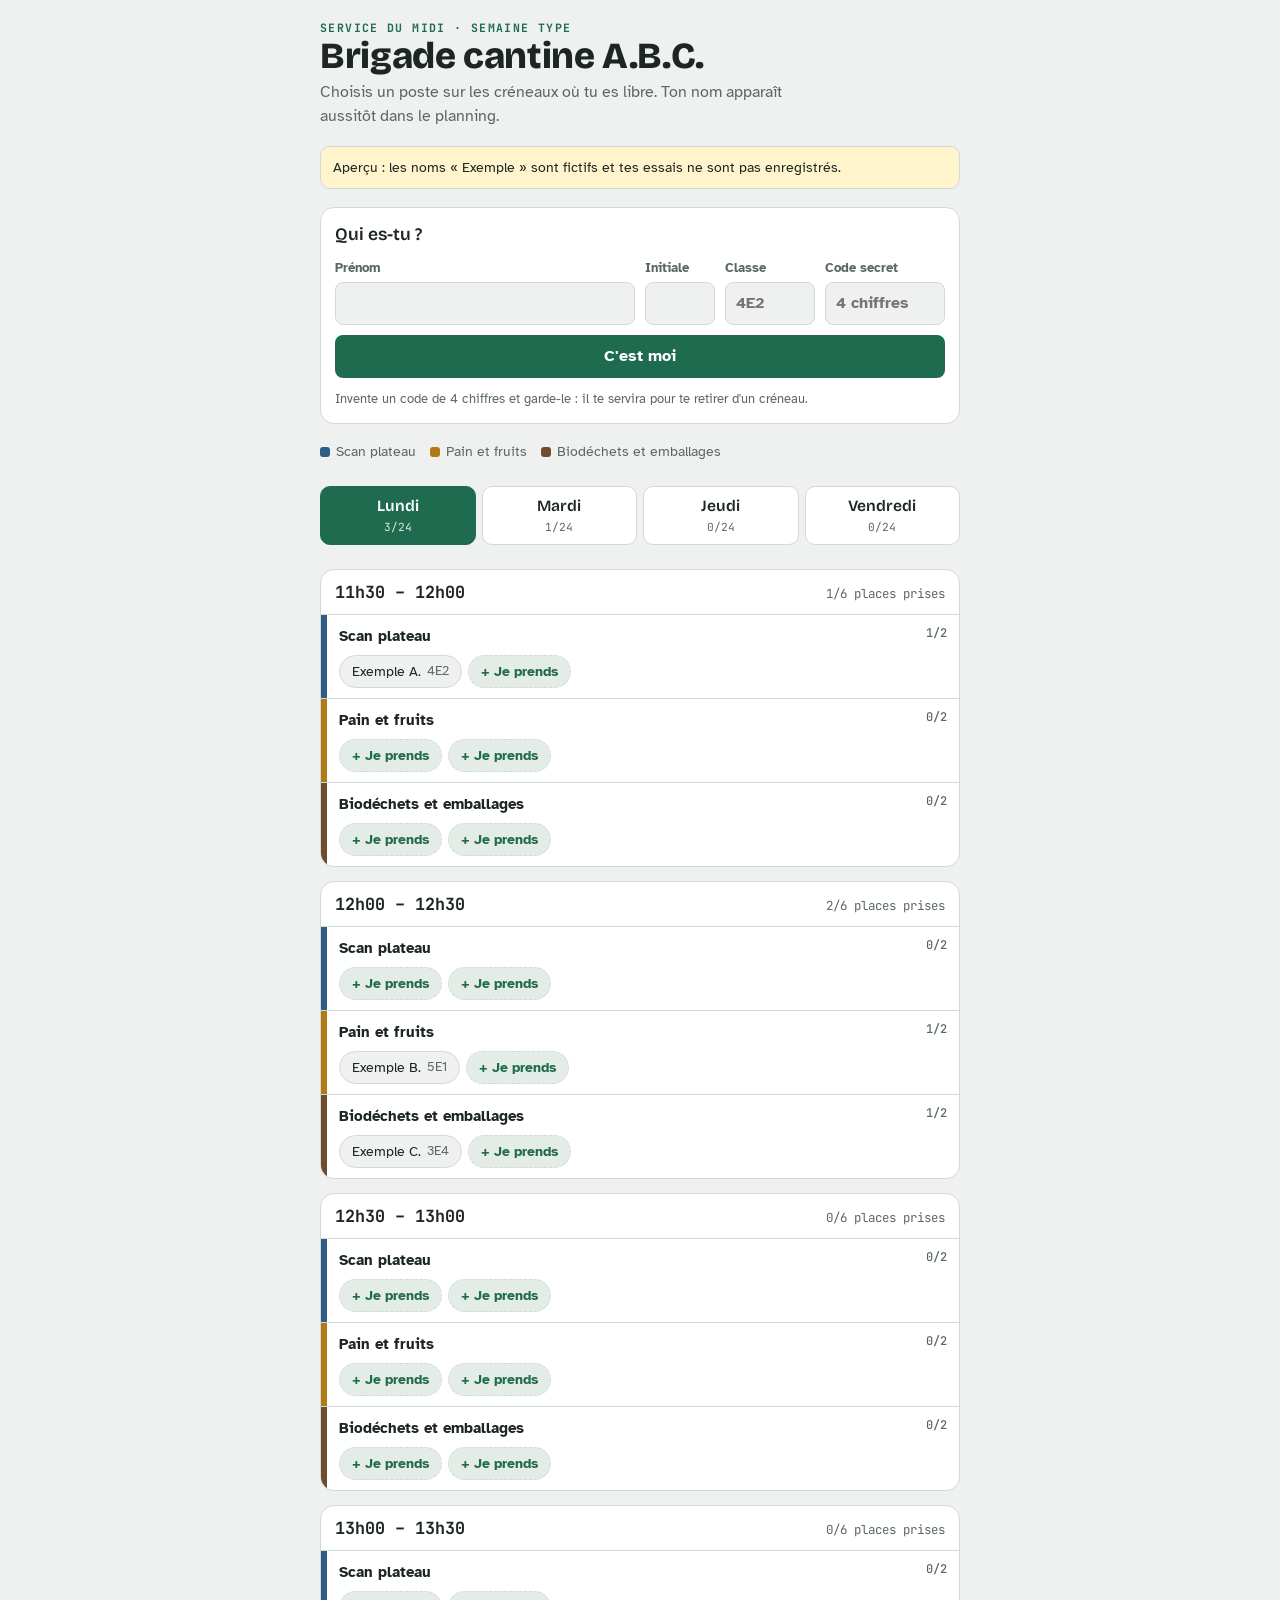
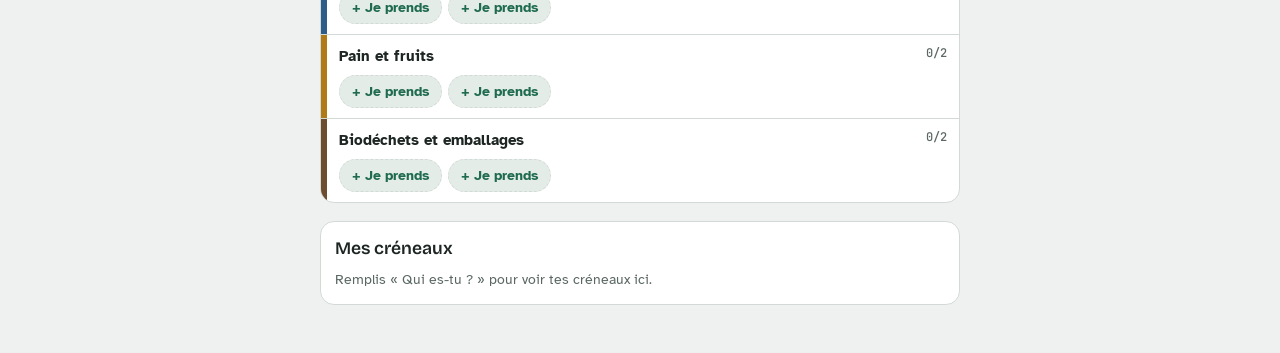
==== planning/index.html @ cda21063 "Ajoute le planning d'inscription de la brigade cantine et son affiche QR code Co-Authored-By: Claude" ====
<!DOCTYPE html>
<html lang="fr">
<head>
<meta charset="utf-8">
<meta name="viewport" content="width=device-width, initial-scale=1, viewport-fit=cover">
<title>Brigade cantine A.B.C.</title>
<link rel="preconnect" href="https://fonts.googleapis.com">
<link rel="stylesheet" href="https://fonts.googleapis.com/css2?family=Atkinson+Hyperlegible:wght@400;700&family=Bricolage+Grotesque:opsz,wght@12..96,600;12..96,800&family=JetBrains+Mono:wght@500;700&display=swap">
<style>
/* Layout : une colonne façon comptoir de self — onglets jours, puis créneaux empilés, trois postes par créneau */
:root {
  --bg: #eef1ef;          /* inox clair */
  --surface: #ffffff;
  --fg: #1d2622;
  --muted: #5b6862;
  --line: #d3dad6;
  --accent: #1f6b4f;      /* vert brigade */
  --accent-fg: #ffffff;
  --poste1: #2f5d8a;      /* scan plateau : bleu ardoise */
  --poste2: #b07a16;      /* pain et fruits : blé */
  --poste3: #6d4c2f;      /* biodéchets et emballages : terre */
  --free: #e4ece8;
  --mine: #fff4cc;
  --danger: #a3331f;
  --font-display: "Bricolage Grotesque", "Trebuchet MS", system-ui, sans-serif;
  --font-body: "Atkinson Hyperlegible", system-ui, -apple-system, "Segoe UI", sans-serif;
  --font-data: "JetBrains Mono", ui-monospace, "Consolas", monospace;
}
@media (prefers-color-scheme: dark) { :root:not([data-theme="light"]) {
  --bg: #141a17; --surface: #1d2521; --fg: #e6ece9; --muted: #9aa8a1; --line: #2e3a34;
  --accent: #4fbf91; --accent-fg: #0d1512; --poste1: #79a8d6; --poste2: #e0b05a; --poste3: #c39a72;
  --free: #24302b; --mine: #3d3516; --danger: #f08a73; color-scheme: dark;
} }
:root[data-theme="dark"] {
  --bg: #141a17; --surface: #1d2521; --fg: #e6ece9; --muted: #9aa8a1; --line: #2e3a34;
  --accent: #4fbf91; --accent-fg: #0d1512; --poste1: #79a8d6; --poste2: #e0b05a; --poste3: #c39a72;
  --free: #24302b; --mine: #3d3516; --danger: #f08a73; color-scheme: dark;
}
* { box-sizing: border-box; }
[hidden] { display: none !important; }
html, body { margin: 0; }
body {
  background: var(--bg); color: var(--fg); font-family: var(--font-body); font-size: 16px; line-height: 1.45;
  padding-left: max(16px, env(safe-area-inset-left, 0px)); padding-right: max(16px, env(safe-area-inset-right, 0px));
  padding-block: 20px 48px;
}
.wrap { max-width: 640px; margin: 0 auto; display: flex; flex-direction: column; gap: 18px; }
h1 { font-family: var(--font-display); font-weight: 800; font-size: clamp(1.7rem, 6vw, 2.3rem); line-height: 1.05; margin: 0; text-wrap: balance; letter-spacing: -0.01em; }
.lead { margin: 6px 0 0; color: var(--muted); max-width: 52ch; }
.eyebrow { font-family: var(--font-data); font-size: .72rem; letter-spacing: .12em; text-transform: uppercase; color: var(--accent); font-weight: 700; }
.banner { background: var(--mine); border: 1px solid var(--line); border-radius: 10px; padding: 10px 12px; font-size: .9rem; }
.banner[hidden] { display: none; }

.legend { display: flex; flex-wrap: wrap; gap: 8px 14px; font-size: .85rem; color: var(--muted); }
.legend span { display: inline-flex; align-items: center; gap: 6px; }
.dot { width: 10px; height: 10px; border-radius: 3px; background: var(--c); flex: none; }

/* Identité */
.moi { background: var(--surface); border: 1px solid var(--line); border-radius: 14px; padding: 14px; display: flex; flex-direction: column; gap: 12px; }
.moi h2 { font-family: var(--font-display); font-size: 1.1rem; margin: 0; font-weight: 600; }
.champs { display: grid; grid-template-columns: 1fr 70px 90px; gap: 10px; }
.champs .code { grid-column: 1 / -1; }
@media (min-width: 520px) { .champs { grid-template-columns: 1fr 70px 90px 120px; } .champs .code { grid-column: auto; } }
label { display: flex; flex-direction: column; gap: 4px; font-size: .8rem; color: var(--muted); font-weight: 700; min-width: 0; }
input { font: inherit; font-size: 1rem; color: var(--fg); background: var(--bg); border: 1px solid var(--line); border-radius: 8px; padding: 9px 10px; width: 100%; min-width: 0; }
input:focus-visible, button:focus-visible { outline: 3px solid var(--accent); outline-offset: 2px; }
.aide { font-size: .82rem; color: var(--muted); margin: 0; }
.resume { display: flex; align-items: center; justify-content: space-between; gap: 10px; flex-wrap: wrap; }
.resume strong { font-size: 1.05rem; }
.btn { font: inherit; font-weight: 700; border-radius: 8px; border: 1px solid transparent; padding: 9px 14px; cursor: pointer; }
.btn-primaire { background: var(--accent); color: var(--accent-fg); }
.btn-lien { background: none; border-color: var(--line); color: var(--fg); }

/* Jours */
.jours { display: grid; grid-template-columns: repeat(var(--n, 4), 1fr); gap: 6px; position: sticky; top: env(safe-area-inset-top, 0px); z-index: 5; background: var(--bg); padding-block: 6px; }
.jour { font: inherit; background: var(--surface); color: var(--fg); border: 1px solid var(--line); border-radius: 10px; padding: 8px 4px; cursor: pointer; display: flex; flex-direction: column; align-items: center; gap: 2px; }
.jour b { font-family: var(--font-display); font-weight: 600; font-size: .98rem; }
.jour small { font-family: var(--font-data); font-size: .7rem; color: var(--muted); font-variant-numeric: tabular-nums; }
.jour[aria-selected="true"] { background: var(--accent); border-color: var(--accent); color: var(--accent-fg); }
.jour[aria-selected="true"] small { color: var(--accent-fg); opacity: .85; }

/* Créneaux */
.creneaux { display: flex; flex-direction: column; gap: 14px; }
.creneau { background: var(--surface); border: 1px solid var(--line); border-radius: 14px; overflow: hidden; }
.creneau-tete { display: flex; justify-content: space-between; align-items: baseline; gap: 10px; padding: 10px 14px; border-bottom: 1px solid var(--line); }
.heure { font-family: var(--font-data); font-weight: 700; font-size: 1.05rem; font-variant-numeric: tabular-nums; }
.taux { font-family: var(--font-data); font-size: .78rem; color: var(--muted); font-variant-numeric: tabular-nums; }
.poste { display: grid; grid-template-columns: 6px 1fr; border-bottom: 1px solid var(--line); }
.poste:last-child { border-bottom: 0; }
.poste-bande { background: var(--c); }
.poste-corps { padding: 10px 12px; display: flex; flex-direction: column; gap: 8px; min-width: 0; }
.poste-nom { font-weight: 700; font-size: .95rem; display: flex; justify-content: space-between; gap: 8px; }
.poste-nom span { font-family: var(--font-data); font-weight: 500; font-size: .75rem; color: var(--muted); }
.places { display: flex; flex-wrap: wrap; gap: 6px; }
.place { font: inherit; font-size: .9rem; border-radius: 999px; padding: 5px 12px; border: 1px solid var(--line); background: var(--bg); color: var(--fg); display: inline-flex; align-items: center; gap: 6px; max-width: 100%; }
.place .classe { color: var(--muted); font-size: .8rem; }
.place.libre { border-style: dashed; color: var(--accent); background: var(--free); cursor: pointer; font-weight: 700; }
.place.libre:hover { border-color: var(--accent); }
.place.libre:disabled { cursor: default; opacity: .55; }
.place.moi-meme { background: var(--mine); border-color: var(--poste2); cursor: pointer; }
.place.moi-meme .x { font-weight: 700; color: var(--danger); }

/* Mes créneaux */
.mes { background: var(--surface); border: 1px solid var(--line); border-radius: 14px; padding: 14px; }
.mes h2 { font-family: var(--font-display); font-size: 1.1rem; margin: 0 0 8px; font-weight: 600; }
.mes ul { list-style: none; margin: 0; padding: 0; display: flex; flex-direction: column; gap: 6px; }
.mes li { display: flex; gap: 10px; align-items: center; flex-wrap: wrap; }
.mes .heure { font-size: .9rem; }
.vide { color: var(--muted); font-size: .9rem; margin: 0; }

.toast { position: fixed; left: 50%; transform: translateX(-50%); bottom: calc(16px + env(safe-area-inset-bottom, 0px)); background: var(--fg); color: var(--bg); padding: 10px 16px; border-radius: 10px; font-weight: 700; max-width: calc(100% - 32px); box-shadow: 0 6px 20px rgba(0,0,0,.2); z-index: 20; }
.toast.erreur { background: var(--danger); color: #fff; }
.chargement { color: var(--muted); }
.lien-affiche { color: var(--accent); font-weight: 700; font-size: .9rem; }
@media (prefers-reduced-motion: no-preference) { .place, .jour { transition: background .15s, border-color .15s; } }
</style>
</head>
<body>
<div class="wrap">
  <header>
    <div class="eyebrow">Service du midi · semaine type</div>
    <h1 id="titre">Brigade cantine A.B.C.</h1>
    <p class="lead">Choisis un poste sur les créneaux où tu es libre. Ton nom apparaît aussitôt dans le planning.</p>
  </header>

  <div class="banner" id="banniere" hidden></div>

  <section class="moi" id="moi" aria-labelledby="moi-titre">
    <h2 id="moi-titre">Qui es-tu ?</h2>
    <form id="form-moi" class="champs" novalidate>
      <label>Prénom<input id="prenom" autocomplete="given-name" maxlength="30" required></label>
      <label>Initiale<input id="initiale" maxlength="1" autocomplete="off" required></label>
      <label>Classe<input id="classe" maxlength="12" placeholder="4E2" autocomplete="off" required></label>
      <label class="code">Code secret<input id="code" inputmode="numeric" pattern="\d{4}" maxlength="4" placeholder="4 chiffres" autocomplete="off" required></label>
      <button class="btn btn-primaire" type="submit" style="grid-column:1/-1">C'est moi</button>
    </form>
    <p class="aide" id="aide-moi">Invente un code de 4 chiffres et garde-le : il te servira pour te retirer d'un créneau.</p>
    <div class="resume" id="resume" hidden>
      <div><span class="aide">Tu t'inscris en tant que</span><br><strong id="resume-nom"></strong></div>
      <button class="btn btn-lien" id="changer" type="button">Changer</button>
    </div>
  </section>

  <div class="legend" id="legende"></div>

  <nav class="jours" id="jours" role="tablist" aria-label="Jours de cantine"></nav>

  <section class="creneaux" id="creneaux" aria-live="polite"><p class="chargement">Chargement du planning…</p></section>

  <section class="mes" aria-labelledby="mes-titre">
    <h2 id="mes-titre">Mes créneaux</h2>
    <div id="mes"></div>
  </section>
</div>
<div class="toast" id="toast" role="status" hidden></div>

<script>
(function () {
  "use strict";
  var COULEURS = ["var(--poste1)", "var(--poste2)", "var(--poste3)", "var(--accent)", "var(--muted)"];

  /* ---- Adresse du serveur (déploiement Apps Script, se termine par /exec).
         Laisse vide pour un aperçu avec des exemples, sans enregistrement. ---- */
  var ADRESSE_PLANNING = "";

  var gas = !!ADRESSE_PLANNING;
  function lireReponse(r) {
    return r.json().then(function (d) { if (d && d.erreur) throw new Error(d.erreur); return d; });
  }
  function appel(nom) {
    var args = Array.prototype.slice.call(arguments, 1);
    if (!gas) return demo[nom].apply(null, args);
    if (nom === "getData") return fetch(ADRESSE_PLANNING + "?action=getData", { cache: "no-store" }).then(lireReponse);
    var corps = nom === "inscrire" ? Object.assign({ action: "inscrire" }, args[0])
                                   : Object.assign({ action: "retirer", id: args[0] }, args[1]);
    return fetch(ADRESSE_PLANNING, { method: "POST", headers: { "Content-Type": "text/plain" }, body: JSON.stringify(corps) }).then(lireReponse);
  }

  var demo = (function () {
    var config = {
      titre: "Brigade cantine A.B.C.",
      jours: ["Lundi", "Mardi", "Jeudi", "Vendredi"],
      creneaux: ["11h30-12h00", "12h00-12h30", "12h30-13h00", "13h00-13h30"],
      postes: [{ nom: "Scan plateau", places: 2 }, { nom: "Pain et fruits", places: 2 }, { nom: "Biodéchets et emballages", places: 2 }],
      ouvert: true
    };
    var n = 0;
    var liste = [
      ["Lundi", "11h30-12h00", "Scan plateau", "Exemple", "A", "4E2"],
      ["Lundi", "12h00-12h30", "Pain et fruits", "Exemple", "B", "5E1"],
      ["Lundi", "12h00-12h30", "Biodéchets et emballages", "Exemple", "C", "3E4"],
      ["Mardi", "12h30-13h00", "Scan plateau", "Exemple", "D", "4E1"]
    ].map(function (l) { return { id: "d" + (n++), jour: l[0], creneau: l[1], poste: l[2], prenom: l[3], initiale: l[4], classe: l[5], code: "0000" }; });
    function donnees() {
      return { config: config, inscriptions: liste.map(function (i) { return { id: i.id, jour: i.jour, creneau: i.creneau, poste: i.poste, prenom: i.prenom, initiale: i.initiale, classe: i.classe }; }) };
    }
    return {
      getData: function () { return Promise.resolve(donnees()); },
      inscrire: function (d) {
        if (liste.some(function (i) { return i.jour === d.jour && i.creneau === d.creneau && cle(i) === cle(d); }))
          return Promise.reject(new Error("Tu es déjà inscrit(e) sur ce créneau."));
        liste.push({ id: "d" + (n++), jour: d.jour, creneau: d.creneau, poste: d.poste, prenom: cap(d.prenom.trim()), initiale: d.initiale.toUpperCase(), classe: d.classe.toUpperCase().replace(/\s+/g, ""), code: d.code });
        return Promise.resolve(donnees());
      },
      retirer: function (id, ident) {
        var i = liste.findIndex(function (x) { return x.id === id; });
        if (i < 0) return Promise.reject(new Error("Cette inscription n'existe plus."));
        if (liste[i].code !== ident.code || cle(liste[i]) !== cle(ident)) return Promise.reject(new Error("Code incorrect : seule la personne inscrite peut se retirer."));
        liste.splice(i, 1);
        return Promise.resolve(donnees());
      }
    };
  })();

  /* ---- État ---- */
  var etat = { config: null, inscriptions: [], jour: null, moi: null, occupe: false };
  var $ = function (id) { return document.getElementById(id); };

  function norm(s) { return String(s || "").trim().toLowerCase().normalize("NFD").replace(/[̀-ͯ]/g, "").replace(/\s+/g, ""); }
  function cle(o) { return norm(o.prenom) + "|" + norm(o.initiale) + "|" + norm(o.classe); }
  function cap(s) { return s.charAt(0).toUpperCase() + s.slice(1); }
  function elt(tag, cls, txt) { var e = document.createElement(tag); if (cls) e.className = cls; if (txt != null) e.textContent = txt; return e; }

  function lireMoi() { try { var m = JSON.parse(localStorage.getItem("brigade-moi") || "null"); return m && m.prenom ? m : null; } catch (e) { return null; } }
  function ecrireMoi(m) { try { m ? localStorage.setItem("brigade-moi", JSON.stringify(m)) : localStorage.removeItem("brigade-moi"); } catch (e) {} }

  var minuteur;
  function toast(msg, erreur) {
    var t = $("toast"); t.textContent = msg; t.className = "toast" + (erreur ? " erreur" : ""); t.hidden = false;
    clearTimeout(minuteur); minuteur = setTimeout(function () { t.hidden = true; }, 3200);
  }
  function messageErreur(e) { return (e && e.message ? e.message : String(e)).replace(/^Error:\s*/, "").replace(/^Exception:\s*/, ""); }

  /* ---- Identité ---- */
  function afficherMoi() {
    var m = etat.moi;
    $("form-moi").hidden = !!m; $("aide-moi").hidden = !!m; $("resume").hidden = !m;
    $("moi-titre").hidden = !!m;
    if (m) $("resume-nom").textContent = cap(m.prenom) + " " + m.initiale.toUpperCase() + ". · " + m.classe.toUpperCase();
  }
  $("form-moi").addEventListener("submit", function (ev) {
    ev.preventDefault();
    var m = { prenom: $("prenom").value.trim(), initiale: $("initiale").value.trim().charAt(0), classe: $("classe").value.trim(), code: $("code").value.trim() };
    if (m.prenom.length < 2) return toast("Indique ton prénom.", true);
    if (!/^[a-zà-ý]$/i.test(m.initiale)) return toast("Indique l'initiale de ton nom.", true);
    if (m.classe.length < 2) return toast("Indique ta classe, par exemple 4E2.", true);
    if (!/^\d{4}$/.test(m.code)) return toast("Ton code doit faire 4 chiffres.", true);
    etat.moi = m; ecrireMoi(m); afficherMoi(); rendre();
    toast("Choisis maintenant une place libre.");
  });
  $("changer").addEventListener("click", function () {
    var m = etat.moi || {};
    $("prenom").value = m.prenom || ""; $("initiale").value = m.initiale || ""; $("classe").value = m.classe || ""; $("code").value = "";
    etat.moi = null; ecrireMoi(null); afficherMoi(); rendre(); $("prenom").focus();
  });

  /* ---- Rendu ---- */
  function couleurPoste(nom) {
    var i = etat.config.postes.findIndex(function (p) { return p.nom === nom; });
    return COULEURS[Math.max(0, i) % COULEURS.length];
  }

  function rendre() {
    var c = etat.config; if (!c) return;
    $("titre").textContent = c.titre;
    var ban = $("banniere");
    if (!gas) { ban.hidden = false; ban.textContent = "Aperçu : les noms « Exemple » sont fictifs et tes essais ne sont pas enregistrés."; }
    else if (!c.ouvert) { ban.hidden = false; ban.textContent = "Les inscriptions sont fermées pour le moment. Tu peux consulter le planning."; }
    else ban.hidden = true;

    // Légende
    var lg = $("legende"); lg.textContent = "";
    c.postes.forEach(function (p) { var s = elt("span"); var d = elt("i", "dot"); d.style.setProperty("--c", couleurPoste(p.nom)); s.appendChild(d); s.appendChild(document.createTextNode(p.nom)); lg.appendChild(s); });

    // Onglets jours
    var parCase = c.postes.reduce(function (a, p) { return a + p.places; }, 0);
    var nav = $("jours"); nav.textContent = ""; nav.style.setProperty("--n", c.jours.length);
    if (c.jours.indexOf(etat.jour) < 0) etat.jour = jourParDefaut(c.jours);
    c.jours.forEach(function (j) {
      var nb = etat.inscriptions.filter(function (i) { return i.jour === j; }).length;
      var b = elt("button", "jour"); b.type = "button"; b.setAttribute("role", "tab");
      b.setAttribute("aria-selected", j === etat.jour ? "true" : "false");
      b.appendChild(elt("b", null, j)); b.appendChild(elt("small", null, nb + "/" + parCase * c.creneaux.length));
      b.addEventListener("click", function () { etat.jour = j; rendre(); });
      nav.appendChild(b);
    });

    // Créneaux du jour
    var moiCle = etat.moi ? cle(etat.moi) : null;
    var zone = $("creneaux"); zone.textContent = "";
    c.creneaux.forEach(function (cr) {
      var ici = etat.inscriptions.filter(function (i) { return i.jour === etat.jour && i.creneau === cr; });
      var dejaLa = moiCle && ici.some(function (i) { return cle(i) === moiCle; });
      var bloc = elt("article", "creneau");
      var tete = elt("div", "creneau-tete");
      tete.appendChild(elt("span", "heure", cr.replace("-", " – ")));
      tete.appendChild(elt("span", "taux", ici.length + "/" + parCase + " places prises"));
      bloc.appendChild(tete);
      c.postes.forEach(function (p) {
        var ligne = elt("div", "poste");
        var bande = elt("div", "poste-bande"); bande.style.setProperty("--c", couleurPoste(p.nom)); ligne.appendChild(bande);
        var corps = elt("div", "poste-corps");
        var gens = ici.filter(function (i) { return i.poste === p.nom; });
        var nom = elt("div", "poste-nom"); nom.appendChild(document.createTextNode(p.nom)); nom.appendChild(elt("span", null, gens.length + "/" + p.places));
        corps.appendChild(nom);
        var places = elt("div", "places");
        gens.forEach(function (g) {
          var mien = moiCle && cle(g) === moiCle;
          var pill = elt(mien ? "button" : "span", "place" + (mien ? " moi-meme" : ""));
          pill.appendChild(document.createTextNode(g.prenom + " " + g.initiale + "."));
          pill.appendChild(elt("span", "classe", g.classe));
          if (mien) {
            pill.type = "button"; pill.setAttribute("aria-label", "Me retirer de ce poste");
            pill.appendChild(elt("span", "x", "×"));
            pill.addEventListener("click", function () { retirer(g); });
          }
          places.appendChild(pill);
        });
        for (var k = gens.length; k < p.places; k++) {
          var libre = elt("button", "place libre", "+ Je prends");
          libre.type = "button";
          libre.disabled = !c.ouvert || etat.occupe || !!dejaLa;
          if (dejaLa) libre.title = "Tu as déjà un poste sur ce créneau";
          libre.addEventListener("click", (function (poste) { return function () { inscrire(cr, poste); }; })(p.nom));
          places.appendChild(libre);
        }
        corps.appendChild(places);
        ligne.appendChild(corps);
        bloc.appendChild(ligne);
      });
      zone.appendChild(bloc);
    });

    // Mes créneaux
    var mes = $("mes"); mes.textContent = "";
    if (!etat.moi) { mes.appendChild(elt("p", "vide", "Remplis « Qui es-tu ? » pour voir tes créneaux ici.")); return; }
    var miens = etat.inscriptions.filter(function (i) { return cle(i) === moiCle; })
      .sort(function (a, b) { return (c.jours.indexOf(a.jour) - c.jours.indexOf(b.jour)) || (c.creneaux.indexOf(a.creneau) - c.creneaux.indexOf(b.creneau)); });
    if (!miens.length) { mes.appendChild(elt("p", "vide", "Aucun créneau pour l'instant. Touche « + Je prends » sur une place libre.")); return; }
    var ul = elt("ul");
    miens.forEach(function (i) {
      var li = elt("li");
      var d = elt("i", "dot"); d.style.setProperty("--c", couleurPoste(i.poste)); li.appendChild(d);
      li.appendChild(elt("strong", null, i.jour));
      li.appendChild(elt("span", "heure", i.creneau.replace("-", " – ")));
      li.appendChild(elt("span", null, i.poste));
      ul.appendChild(li);
    });
    mes.appendChild(ul);
  }

  function jourParDefaut(jours) {
    var noms = ["Dimanche", "Lundi", "Mardi", "Mercredi", "Jeudi", "Vendredi", "Samedi"];
    var aujourdhui = noms[new Date().getDay()];
    return jours.indexOf(aujourdhui) >= 0 ? aujourdhui : jours[0];
  }

  /* ---- Actions ---- */
  function exiger() {
    if (etat.moi) return true;
    toast("Commence par « Qui es-tu ? ».", true);
    $("prenom").focus(); return false;
  }
  function inscrire(creneau, poste) {
    if (!exiger() || etat.occupe) return;
    etat.occupe = true; rendre();
    var d = { jour: etat.jour, creneau: creneau, poste: poste, prenom: etat.moi.prenom, initiale: etat.moi.initiale, classe: etat.moi.classe, code: etat.moi.code };
    appel("inscrire", d).then(function (r) {
      etat.config = r.config; etat.inscriptions = r.inscriptions;
      toast("Inscrit : " + etat.jour.toLowerCase() + " " + creneau.replace("-", " – ") + ", " + poste.toLowerCase() + ".");
    }).catch(function (e) { toast(messageErreur(e), true); return charger(); })
      .then(function () { etat.occupe = false; rendre(); });
  }
  function retirer(g) {
    if (!exiger() || etat.occupe) return;
    etat.occupe = true;
    appel("retirer", g.id, etat.moi).then(function (r) {
      etat.config = r.config; etat.inscriptions = r.inscriptions;
      toast("Retiré du poste " + g.poste.toLowerCase() + ".");
    }).catch(function (e) { toast(messageErreur(e), true); })
      .then(function () { etat.occupe = false; rendre(); });
  }
  function charger() {
    return appel("getData").then(function (r) { etat.config = r.config; etat.inscriptions = r.inscriptions; rendre(); })
      .catch(function (e) { $("creneaux").textContent = "Impossible de charger le planning : " + messageErreur(e); });
  }

  etat.moi = lireMoi();
  afficherMoi();
  charger();
  // Rafraîchit le planning toutes les 30 s pour voir les inscriptions des autres
  setInterval(function () { if (!etat.occupe && !document.hidden) charger(); }, 30000);
})();
</script>
</body>
</html>
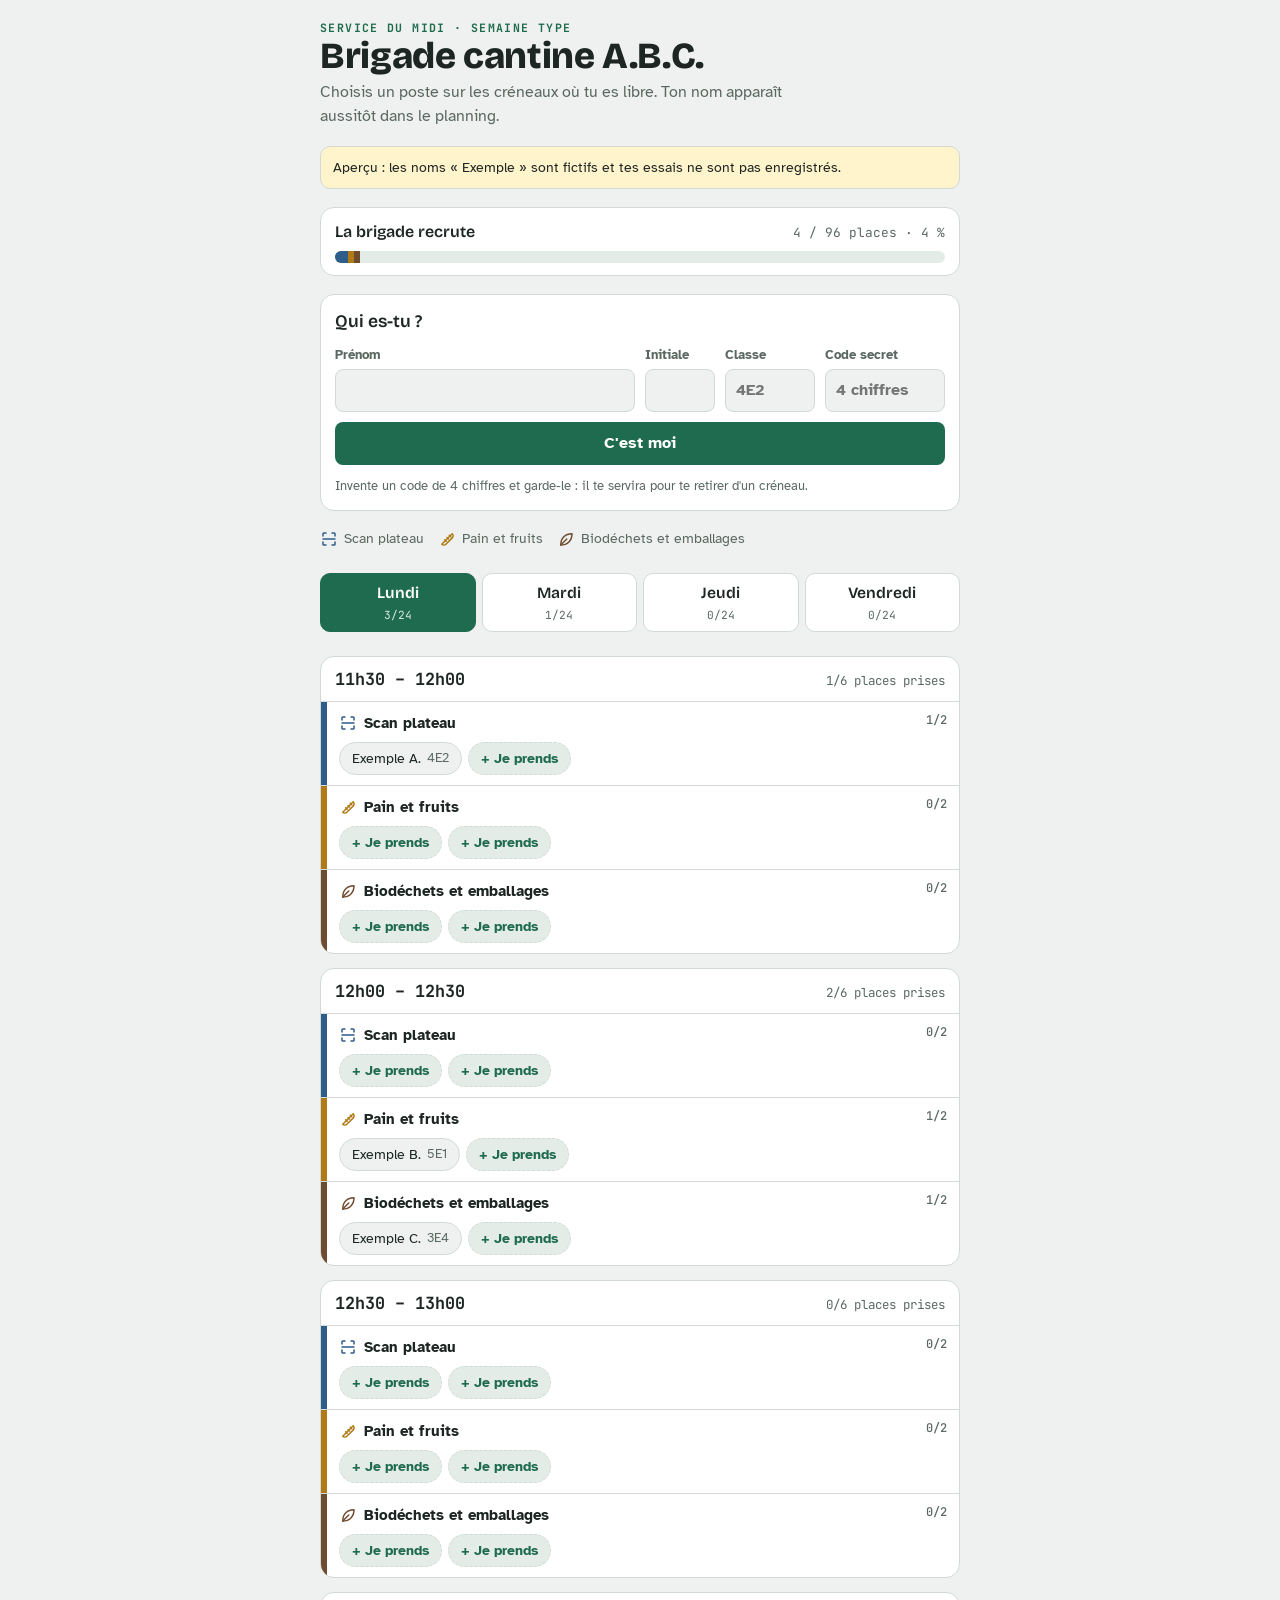
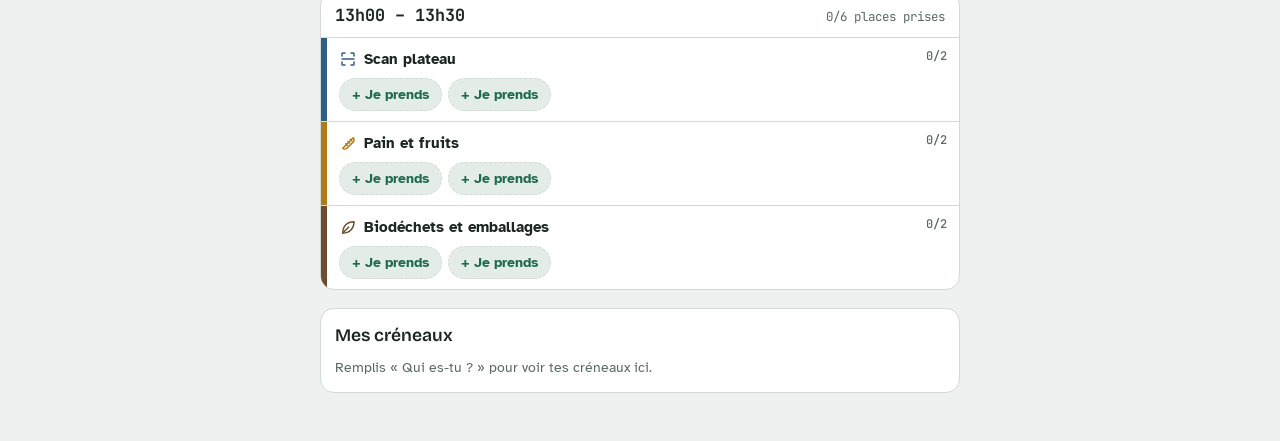
==== commit 05c35c5c: "Planning brigade : jauge de la semaine, badges, félicitations et icônes ; dossier autonome Co-Author" ====
--- a/planning/index.html
+++ b/planning/index.html
@@ -112,6 +112,38 @@
 .toast.erreur { background: var(--danger); color: #fff; }
 .chargement { color: var(--muted); }
 .lien-affiche { color: var(--accent); font-weight: 700; font-size: .9rem; }
+
+/* Jauge de la semaine */
+.jauge { background: var(--surface); border: 1px solid var(--line); border-radius: 14px; padding: 12px 14px; display: flex; flex-direction: column; gap: 8px; }
+.jauge-haut { display: flex; justify-content: space-between; align-items: baseline; gap: 10px; flex-wrap: wrap; }
+.jauge-haut b { font-family: var(--font-display); font-weight: 600; font-size: 1rem; }
+.jauge-haut span { font-family: var(--font-data); font-size: .8rem; color: var(--muted); font-variant-numeric: tabular-nums; }
+.barre { height: 12px; border-radius: 999px; background: var(--free); overflow: hidden; display: flex; }
+.barre i { display: block; height: 100%; background: var(--c); }
+@media (prefers-reduced-motion: no-preference) { .barre i { transition: width .5s ease; } }
+
+/* Icônes de poste */
+.ico { width: 18px; height: 18px; flex: none; color: var(--c); }
+.poste-nom > div { display: inline-flex; align-items: center; gap: 7px; }
+
+/* Badge */
+.badge { display: inline-flex; align-items: center; gap: 8px; background: var(--mine); border: 1px solid var(--line); border-radius: 999px; padding: 5px 12px 5px 6px; font-weight: 700; font-size: .9rem; margin-bottom: 10px; }
+.badge-rond { width: 26px; height: 26px; border-radius: 50%; background: var(--accent); color: var(--accent-fg); display: grid; place-items: center; font-family: var(--font-data); font-size: .8rem; }
+.badge small { font-weight: 400; color: var(--muted); }
+
+/* Bravo */
+.bravo { position: fixed; inset: 0; z-index: 30; display: grid; place-items: center; background: rgba(10, 20, 15, .45); padding: 16px; }
+.bravo-carte { background: var(--surface); color: var(--fg); border-radius: 18px; padding: 22px 20px 18px; max-width: 360px; width: 100%; text-align: center; position: relative; overflow: hidden; display: flex; flex-direction: column; gap: 10px; box-shadow: 0 20px 50px rgba(0,0,0,.3); }
+.bravo-carte h3 { font-family: var(--font-display); font-weight: 800; font-size: 1.6rem; margin: 0; line-height: 1.05; }
+.bravo-carte p { margin: 0; color: var(--muted); }
+.bravo-carte .heure { color: var(--fg); }
+.confetti { position: absolute; top: -12px; width: 8px; height: 14px; border-radius: 2px; background: var(--c); opacity: 0; }
+@media (prefers-reduced-motion: no-preference) {
+  .bravo-carte { animation: pop .35s cubic-bezier(.2,1.4,.4,1); }
+  .confetti { animation: tombe 1.4s ease-in forwards; }
+}
+@keyframes pop { from { transform: scale(.85); opacity: 0; } to { transform: none; opacity: 1; } }
+@keyframes tombe { 0% { opacity: 1; transform: translateY(0) rotate(0); } 100% { opacity: 0; transform: translateY(260px) rotate(540deg); } }
 @media (prefers-reduced-motion: no-preference) { .place, .jour { transition: background .15s, border-color .15s; } }
 </style>
 </head>
@@ -124,6 +156,11 @@
   </header>
 
   <div class="banner" id="banniere" hidden></div>
+
+  <section class="jauge" aria-label="Remplissage de la semaine">
+    <div class="jauge-haut"><b id="jauge-titre">La brigade se forme</b><span id="jauge-chiffres"></span></div>
+    <div class="barre" id="barre"></div>
+  </section>
 
   <section class="moi" id="moi" aria-labelledby="moi-titre">
     <h2 id="moi-titre">Qui es-tu ?</h2>
@@ -153,6 +190,13 @@
   </section>
 </div>
 <div class="toast" id="toast" role="status" hidden></div>
+<div class="bravo" id="bravo" hidden>
+  <div class="bravo-carte" role="dialog" aria-modal="true" aria-labelledby="bravo-titre">
+    <h3 id="bravo-titre"></h3>
+    <p id="bravo-texte"></p>
+    <button class="btn btn-primaire" type="button" id="bravo-ok">Super</button>
+  </div>
+</div>
 
 <script>
 (function () {
@@ -254,6 +298,44 @@
     etat.moi = null; ecrireMoi(null); afficherMoi(); rendre(); $("prenom").focus();
   });
 
+  var ICONES = [
+    '<svg class="ico" viewBox="0 0 24 24" fill="none" stroke="currentColor" stroke-width="2" stroke-linecap="round" stroke-linejoin="round" aria-hidden="true"><path d="M4 8V5a1 1 0 0 1 1-1h3M16 4h3a1 1 0 0 1 1 1v3M20 16v3a1 1 0 0 1-1 1h-3M8 20H5a1 1 0 0 1-1-1v-3"/><path d="M4 12h16"/></svg>',
+    '<svg class="ico" viewBox="0 0 24 24" fill="none" stroke="currentColor" stroke-width="2" stroke-linecap="round" stroke-linejoin="round" aria-hidden="true"><path d="M5 19 19 5c1.5 1.5 1.5 4 0 5.5L10.5 19c-1.5 1.5-4 1.5-5.5 0z"/><path d="m9 13 2 2M12 10l2 2M15 7l2 2"/></svg>',
+    '<svg class="ico" viewBox="0 0 24 24" fill="none" stroke="currentColor" stroke-width="2" stroke-linecap="round" stroke-linejoin="round" aria-hidden="true"><path d="M5 20c0-9 6-15 15-15 0 9-6 15-15 15z"/><path d="M5 20 13 12"/></svg>'
+  ];
+  var RANGS = [
+    { min: 1, nom: "Recrue de la brigade", suite: "Encore 2 créneaux pour devenir Pilier du self." },
+    { min: 3, nom: "Pilier du self", suite: "Encore 2 créneaux pour devenir Chef de brigade." },
+    { min: 5, nom: "Chef de brigade", suite: "Le self tourne grâce à toi." }
+  ];
+  function rang(n) { var r = null; RANGS.forEach(function (x) { if (n >= x.min) r = x; }); return r; }
+  function iconePoste(nom) {
+    var i = Math.max(0, etat.config.postes.findIndex(function (p) { return p.nom === nom; }));
+    var span = elt("span"); span.innerHTML = ICONES[i % ICONES.length]; span.firstChild.style.setProperty("--c", couleurPoste(nom)); return span.firstChild;
+  }
+
+  function bravo(creneau, poste) {
+    var miens = etat.inscriptions.filter(function (i) { return cle(i) === cle(etat.moi); }).length;
+    var r = rang(miens);
+    var nouveauRang = RANGS.some(function (x) { return x.min === miens; });
+    $("bravo-titre").textContent = nouveauRang ? r.nom + " !" : "Merci " + cap(etat.moi.prenom) + " !";
+    $("bravo-texte").textContent = "Tu es attendu(e) " + etat.jour.toLowerCase() + " " + creneau.replace("-", " – ") + " au poste " + poste.toLowerCase() + ". " + (r ? r.suite : "");
+    var carte = document.querySelector(".bravo-carte");
+    carte.querySelectorAll(".confetti").forEach(function (c) { c.remove(); });
+    var couleurs = ["var(--poste1)", "var(--poste2)", "var(--poste3)", "var(--accent)"];
+    for (var k = 0; k < 24; k++) {
+      var c = elt("i", "confetti");
+      c.style.left = (4 + Math.random() * 92) + "%";
+      c.style.setProperty("--c", couleurs[k % 4]);
+      c.style.animationDelay = (Math.random() * .4) + "s";
+      carte.appendChild(c);
+    }
+    $("bravo").hidden = false; $("bravo-ok").focus();
+  }
+  $("bravo-ok").addEventListener("click", function () { $("bravo").hidden = true; });
+  $("bravo").addEventListener("click", function (e) { if (e.target === this) this.hidden = true; });
+  document.addEventListener("keydown", function (e) { if (e.key === "Escape") $("bravo").hidden = true; });
+
   /* ---- Rendu ---- */
   function couleurPoste(nom) {
     var i = etat.config.postes.findIndex(function (p) { return p.nom === nom; });
@@ -270,7 +352,21 @@
 
     // Légende
     var lg = $("legende"); lg.textContent = "";
-    c.postes.forEach(function (p) { var s = elt("span"); var d = elt("i", "dot"); d.style.setProperty("--c", couleurPoste(p.nom)); s.appendChild(d); s.appendChild(document.createTextNode(p.nom)); lg.appendChild(s); });
+    c.postes.forEach(function (p) { var s = elt("span"); s.appendChild(iconePoste(p.nom)); s.appendChild(document.createTextNode(p.nom)); lg.appendChild(s); });
+
+
+    // Jauge de la semaine
+    var totalPlaces = c.postes.reduce(function (a, p) { return a + p.places; }, 0) * c.creneaux.length * c.jours.length;
+    var pris = etat.inscriptions.length;
+    var pct = totalPlaces ? Math.round(pris / totalPlaces * 100) : 0;
+    $("jauge-titre").textContent = pct >= 100 ? "La brigade est au complet" : pct >= 50 ? "La brigade prend forme" : "La brigade recrute";
+    $("jauge-chiffres").textContent = pris + " / " + totalPlaces + " places · " + pct + " %";
+    var barre = $("barre"); barre.textContent = "";
+    c.postes.forEach(function (p) {
+      var n = etat.inscriptions.filter(function (i) { return i.poste === p.nom; }).length;
+      var seg = elt("i"); seg.style.setProperty("--c", couleurPoste(p.nom)); seg.style.width = (totalPlaces ? n / totalPlaces * 100 : 0) + "%"; seg.title = p.nom + " : " + n;
+      barre.appendChild(seg);
+    });
 
     // Onglets jours
     var parCase = c.postes.reduce(function (a, p) { return a + p.places; }, 0);
@@ -301,7 +397,7 @@
         var bande = elt("div", "poste-bande"); bande.style.setProperty("--c", couleurPoste(p.nom)); ligne.appendChild(bande);
         var corps = elt("div", "poste-corps");
         var gens = ici.filter(function (i) { return i.poste === p.nom; });
-        var nom = elt("div", "poste-nom"); nom.appendChild(document.createTextNode(p.nom)); nom.appendChild(elt("span", null, gens.length + "/" + p.places));
+        var nom = elt("div", "poste-nom"); var gauche = elt("div"); gauche.appendChild(iconePoste(p.nom)); gauche.appendChild(document.createTextNode(p.nom)); nom.appendChild(gauche); nom.appendChild(elt("span", null, gens.length + "/" + p.places));
         corps.appendChild(nom);
         var places = elt("div", "places");
         gens.forEach(function (g) {
@@ -337,6 +433,14 @@
     var miens = etat.inscriptions.filter(function (i) { return cle(i) === moiCle; })
       .sort(function (a, b) { return (c.jours.indexOf(a.jour) - c.jours.indexOf(b.jour)) || (c.creneaux.indexOf(a.creneau) - c.creneaux.indexOf(b.creneau)); });
     if (!miens.length) { mes.appendChild(elt("p", "vide", "Aucun créneau pour l'instant. Touche « + Je prends » sur une place libre.")); return; }
+    var r = rang(miens.length);
+    if (r) {
+      var b = elt("div", "badge");
+      b.appendChild(elt("span", "badge-rond", String(miens.length)));
+      b.appendChild(elt("span", null, r.nom));
+      b.appendChild(elt("small", null, miens.length > 1 ? "services par semaine" : "service par semaine"));
+      mes.appendChild(b);
+    }
     var ul = elt("ul");
     miens.forEach(function (i) {
       var li = elt("li");
@@ -367,7 +471,7 @@
     var d = { jour: etat.jour, creneau: creneau, poste: poste, prenom: etat.moi.prenom, initiale: etat.moi.initiale, classe: etat.moi.classe, code: etat.moi.code };
     appel("inscrire", d).then(function (r) {
       etat.config = r.config; etat.inscriptions = r.inscriptions;
-      toast("Inscrit : " + etat.jour.toLowerCase() + " " + creneau.replace("-", " – ") + ", " + poste.toLowerCase() + ".");
+      rendre(); bravo(creneau, poste);
     }).catch(function (e) { toast(messageErreur(e), true); return charger(); })
       .then(function () { etat.occupe = false; rendre(); });
   }
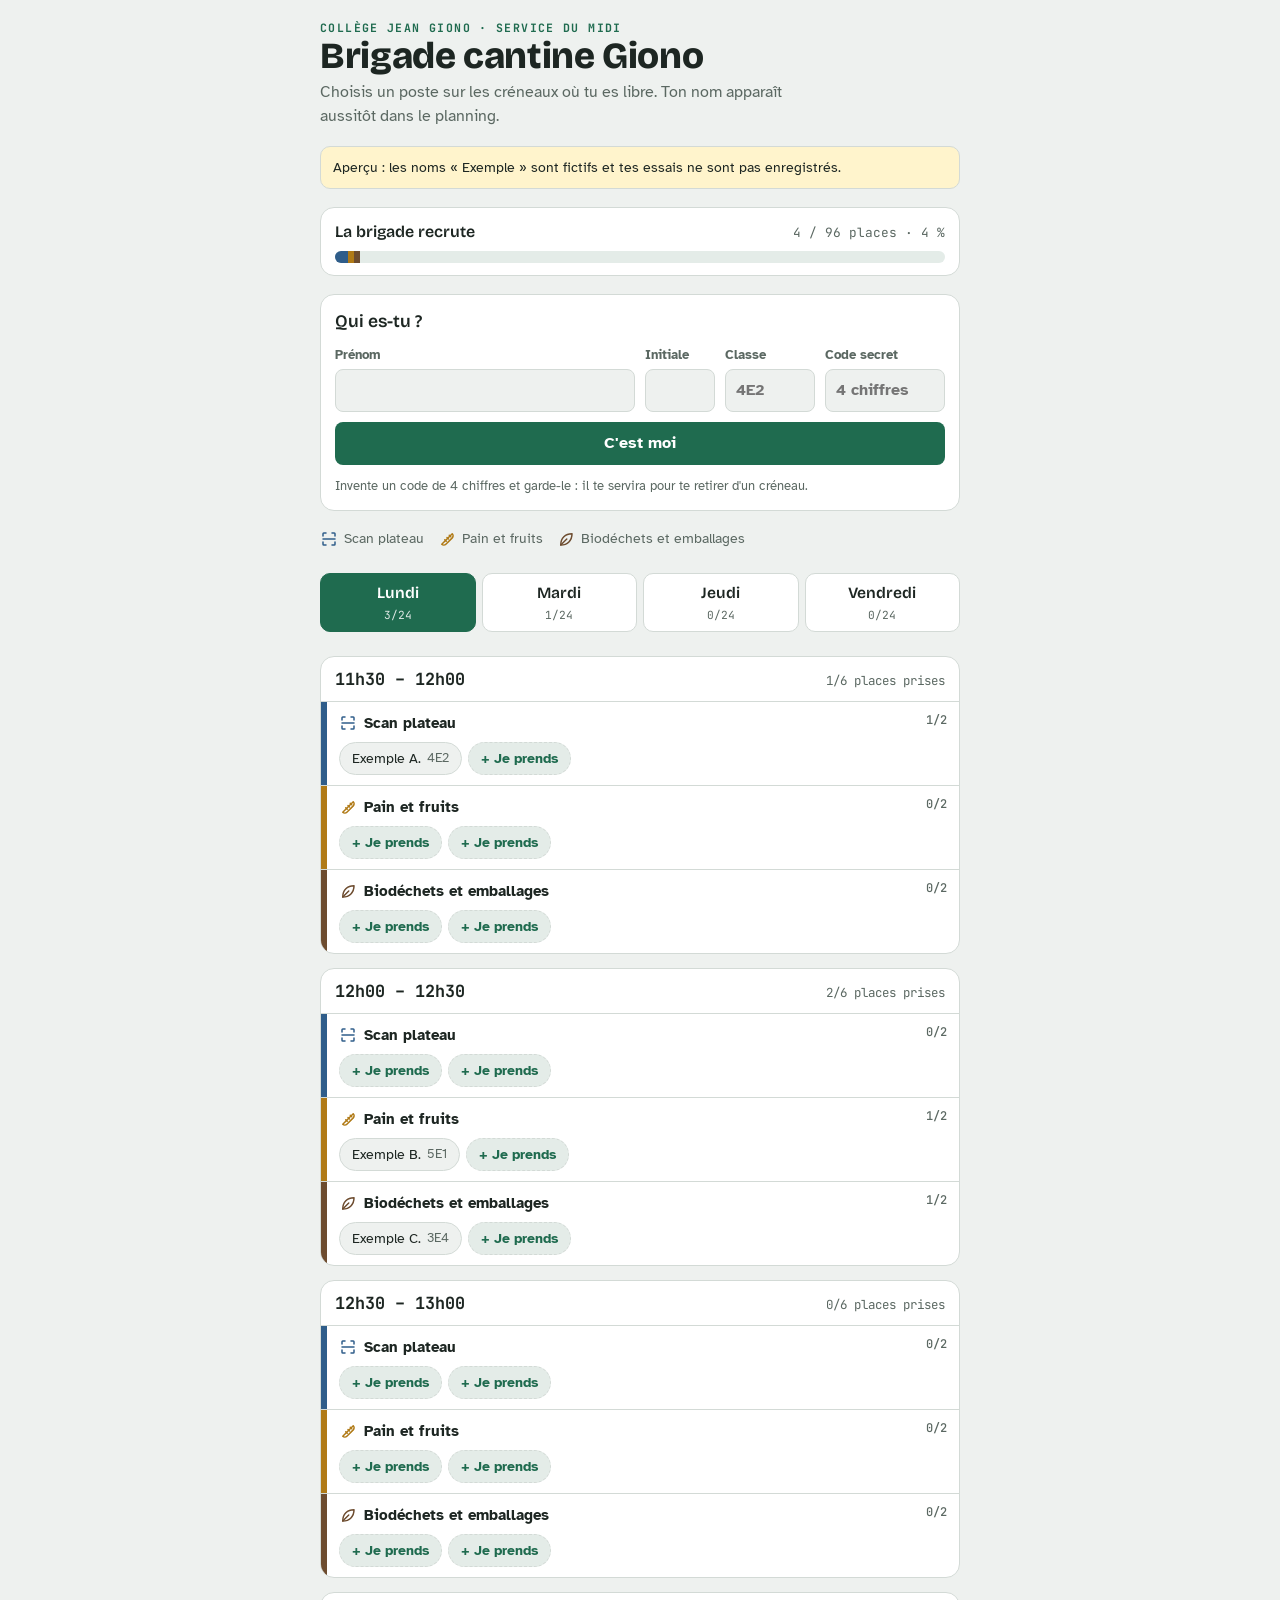
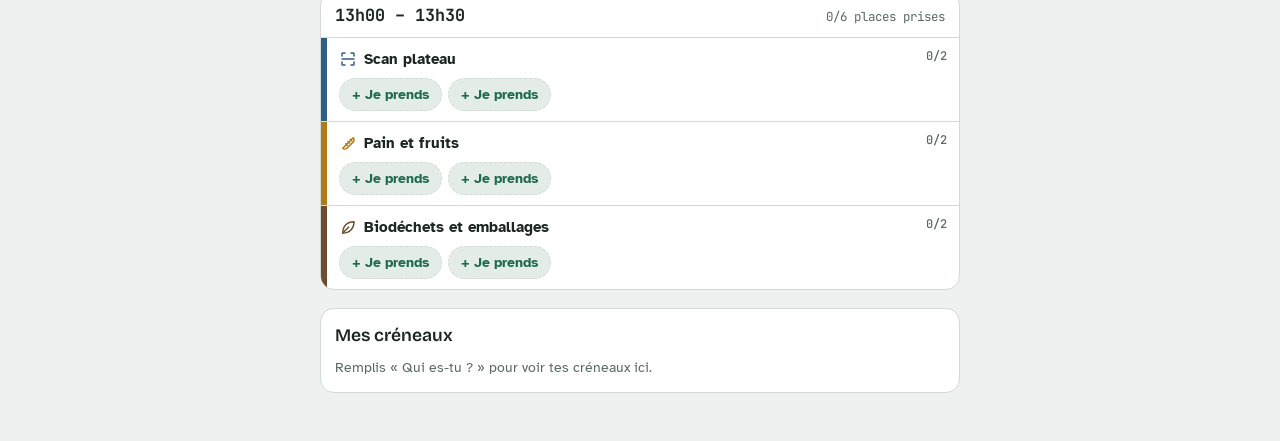
==== commit fcab7ddd: "Planning brigade : identification Collège Jean Giono Co-Authored-By: Claude Opus 5.5 <noreply@anthro" ====
--- a/planning/index.html
+++ b/planning/index.html
@@ -3,7 +3,7 @@
 <head>
 <meta charset="utf-8">
 <meta name="viewport" content="width=device-width, initial-scale=1, viewport-fit=cover">
-<title>Brigade cantine A.B.C.</title>
+<title>Brigade cantine Giono</title>
 <link rel="preconnect" href="https://fonts.googleapis.com">
 <link rel="stylesheet" href="https://fonts.googleapis.com/css2?family=Atkinson+Hyperlegible:wght@400;700&family=Bricolage+Grotesque:opsz,wght@12..96,600;12..96,800&family=JetBrains+Mono:wght@500;700&display=swap">
 <style>
@@ -150,8 +150,8 @@
 <body>
 <div class="wrap">
   <header>
-    <div class="eyebrow">Service du midi · semaine type</div>
-    <h1 id="titre">Brigade cantine A.B.C.</h1>
+    <div class="eyebrow">Collège Jean Giono · service du midi</div>
+    <h1 id="titre">Brigade cantine Giono</h1>
     <p class="lead">Choisis un poste sur les créneaux où tu es libre. Ton nom apparaît aussitôt dans le planning.</p>
   </header>
 
@@ -222,7 +222,7 @@
 
   var demo = (function () {
     var config = {
-      titre: "Brigade cantine A.B.C.",
+      titre: "Brigade cantine Giono",
       jours: ["Lundi", "Mardi", "Jeudi", "Vendredi"],
       creneaux: ["11h30-12h00", "12h00-12h30", "12h30-13h00", "13h00-13h30"],
       postes: [{ nom: "Scan plateau", places: 2 }, { nom: "Pain et fruits", places: 2 }, { nom: "Biodéchets et emballages", places: 2 }],
